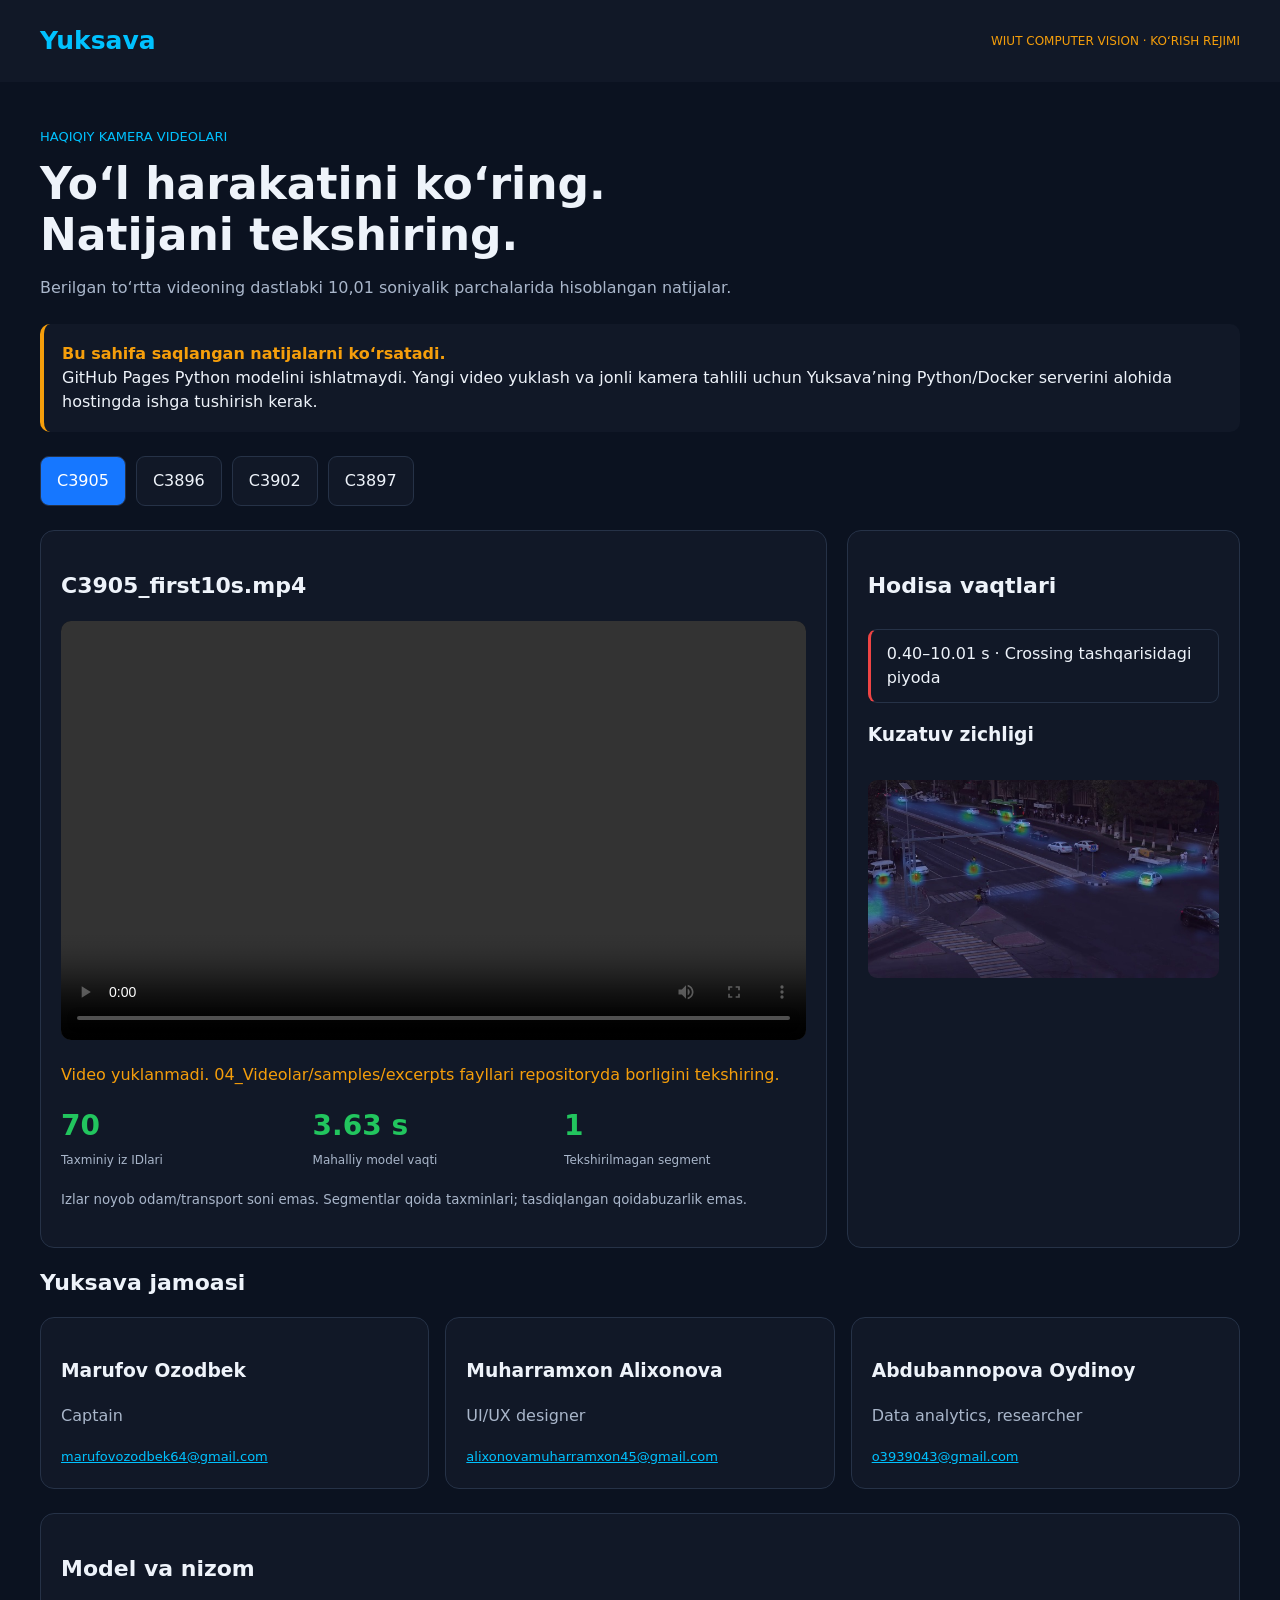
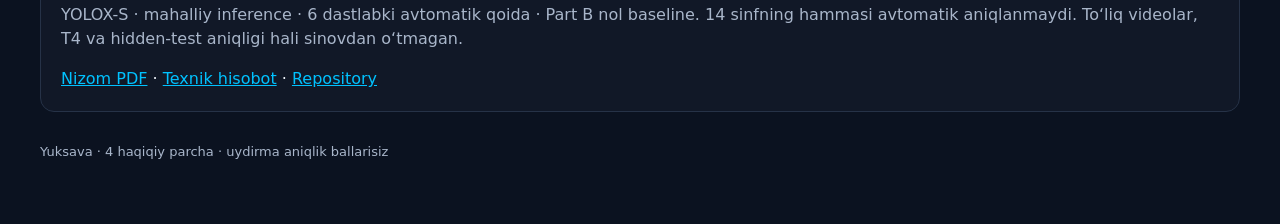
==== index.html @ 87ff3405 "Add files via upload" ====
<!doctype html><html lang="uz"><head><meta charset="utf-8"><meta name="viewport" content="width=device-width,initial-scale=1"><title>Yuksava · WIUT CV</title><style>
:root{font:16px/1.5 system-ui;color:#eef3fa;background:#0B1220;--line:#263247}*{box-sizing:border-box}body{margin:0}header{padding:22px max(20px,calc((100vw - 1200px)/2));background:#111827;display:flex;justify-content:space-between;gap:20px;align-items:center}header b{font-size:25px;color:#00C2FF}header span{font-size:12px;color:#F59E0B}main{max-width:1240px;margin:auto;padding:32px 20px}h1{font-size:clamp(28px,4vw,44px);line-height:1.15;margin:12px 0}h2{font-size:22px}p,small{color:#a9b6ca}a{color:#00C2FF;overflow-wrap:anywhere}button{cursor:pointer;font:inherit;border:1px solid var(--line);background:#111827;color:inherit;padding:12px 16px;border-radius:9px}button.active{background:#1677FF;color:white}button:focus-visible,a:focus-visible{outline:3px solid #00C2FF;outline-offset:3px}.notice{border:1px solid #F59E066;border-left:4px solid #F59E0B;background:#111827;padding:18px;border-radius:10px;margin:24px 0}.notice strong{color:#F59E0B}.video-tabs{display:flex;gap:10px;flex-wrap:wrap;margin:24px 0}.grid{display:grid;grid-template-columns:2fr 1fr;gap:20px}.panel,article{background:#111827;border:1px solid var(--line);border-radius:14px;padding:20px}video{width:100%;background:#050910;border-radius:10px;aspect-ratio:16/9}.metrics{display:grid;grid-template-columns:repeat(3,1fr);gap:10px;margin-top:18px}.metrics strong{display:block;font-size:28px;color:#22C55E}.metrics small{font-size:12px}.events button{width:100%;text-align:left;margin-top:8px;border-left:3px solid #EF4444}.heat{width:100%;border-radius:9px;margin-top:12px}.team{display:grid;grid-template-columns:repeat(3,1fr);gap:16px}article a{font-size:13px}footer{color:#a9b6ca;font-size:13px;padding:30px 0}.meta{color:#00C2FF;font-size:13px}#error{color:#F59E0B}@media(max-width:800px){.grid,.team{grid-template-columns:1fr}.metrics strong{font-size:22px}header{padding:18px 20px}}
</style></head><body><header><b>Yuksava</b><span>WIUT COMPUTER VISION · KO‘RISH REJIMI</span></header><main><p class="meta">HAQIQIY KAMERA VIDEOLARI</p><h1>Yo‘l harakatini ko‘ring.<br>Natijani tekshiring.</h1><p>Berilgan to‘rtta videoning dastlabki 10,01 soniyalik parchalarida hisoblangan natijalar.</p><div class="notice"><strong>Bu sahifa saqlangan natijalarni ko‘rsatadi.</strong><br>GitHub Pages Python modelini ishlatmaydi. Yangi video yuklash va jonli kamera tahlili uchun Yuksava’ning Python/Docker serverini alohida hostingda ishga tushirish kerak.</div><div id="tabs" class="video-tabs"></div><div class="grid"><section class="panel"><h2 id="name"></h2><video id="video" controls playsinline preload="metadata"></video><p id="error" role="status"></p><div class="metrics"><div><strong id="tracks"></strong><small>Taxminiy iz IDlari</small></div><div><strong id="runtime"></strong><small>Mahalliy model vaqti</small></div><div><strong id="eventsCount"></strong><small>Tekshirilmagan segment</small></div></div><p><small>Izlar noyob odam/transport soni emas. Segmentlar qoida taxminlari; tasdiqlangan qoidabuzarlik emas.</small></p></section><aside class="panel"><h2>Hodisa vaqtlari</h2><div id="events" class="events"></div><h3>Kuzatuv zichligi</h3><img id="heat" class="heat" alt="Haqiqiy video parchasidagi kuzatuv zichligi"></aside></div><section><h2>Yuksava jamoasi</h2><div class="team"><article><h3>Marufov Ozodbek</h3><p>Captain</p><a href="mailto:marufovozodbek64@gmail.com">marufovozodbek64@gmail.com</a></article><article><h3>Muharramxon Alixonova</h3><p>UI/UX designer</p><a href="mailto:alixonovamuharramxon45@gmail.com">alixonovamuharramxon45@gmail.com</a></article><article><h3>Abdubannopova Oydinoy</h3><p>Data analytics, researcher</p><a href="mailto:o3939043@gmail.com">o3939043@gmail.com</a></article></div></section><section class="panel" style="margin-top:24px"><h2>Model va nizom</h2><p>YOLOX-S · mahalliy inference · 6 dastlabki avtomatik qoida · Part B nol baseline. 14 sinfning hammasi avtomatik aniqlanmaydi. To‘liq videolar, T4 va hidden-test aniqligi hali sinovdan o‘tmagan.</p><a href="02_Hisobotlar/docs/task.pdf">Nizom PDF</a> · <a href="02_Hisobotlar/docs/TECHNICAL_REPORT_UZ.md">Texnik hisobot</a> · <a href="https://github.com/Marufovv/say">Repository</a></section><footer>Yuksava · 4 haqiqiy parcha · uydirma aniqlik ballarisiz</footer></main><script id="data" type="application/json">[{"name": "C3905_first10s.mp4", "duration": 10.01, "tracks": 70, "seconds": 3.629, "events": [[0.4, 10.01, "jaywalking"]], "source": "04_Videolar/samples/excerpts/C3905_first10s.mp4", "heatmap": "03_Natijalar/demo/jobs/14097db1eb634a69bfd3315b374c061e/heatmap.jpg"}, {"name": "C3896_first10s.mp4", "duration": 10.01, "tracks": 70, "seconds": 3.199, "events": [[0.4, 8.008, "jaywalking"], [8.408, 9.61, "jaywalking"]], "source": "04_Videolar/samples/excerpts/C3896_first10s.mp4", "heatmap": "03_Natijalar/demo/jobs/2965920e948e4f16a715f41ae6935e70/heatmap.jpg"}, {"name": "C3902_first10s.mp4", "duration": 10.01, "tracks": 69, "seconds": 3.568, "events": [[1.201, 10.01, "jaywalking"]], "source": "04_Videolar/samples/excerpts/C3902_first10s.mp4", "heatmap": "03_Natijalar/demo/jobs/adf961305ac145c0a03fa08b2a4ccdfd/heatmap.jpg"}, {"name": "C3897_first10s.mp4", "duration": 10.01, "tracks": 51, "seconds": 3.645, "events": [[0.4, 10.01, "jaywalking"]], "source": "04_Videolar/samples/excerpts/C3897_first10s.mp4", "heatmap": "03_Natijalar/demo/jobs/e8cc72a6a45549dc96337da62c16632c/heatmap.jpg"}]</script><script>
const rows=JSON.parse(document.getElementById('data').textContent);const el=id=>document.getElementById(id);const label={jaywalking:'Crossing tashqarisidagi piyoda',failure_to_yield:'Piyodaga yo‘l bermaslik',road_obstacle:'Yo‘ldagi to‘siq',stopped_vehicle:'To‘xtagan transport',wrong_way:'Qarama-qarshi yurish',congestion:'Tirbandlik'};
function select(i){const r=rows[i];el('name').textContent=r.name;el('video').src=r.source;el('heat').src=r.heatmap;el('error').textContent='';el('tracks').textContent=r.tracks;el('runtime').textContent=r.seconds.toFixed(2)+' s';el('eventsCount').textContent=r.events.length;el('events').replaceChildren();for(const [s,e,c] of r.events){const b=document.createElement('button');b.textContent=`${s.toFixed(2)}–${e.toFixed(2)} s · ${label[c]||c}`;b.onclick=()=>{el('video').currentTime=s;el('video').pause();};el('events').append(b);}if(!r.events.length)el('events').textContent='Faol qoida segment topmagan.';el('tabs').querySelectorAll('button').forEach((b,k)=>b.classList.toggle('active',k===i));}
rows.forEach((r,i)=>{const b=document.createElement('button');b.textContent=r.name.replace('_first10s.mp4','');b.onclick=()=>select(i);el('tabs').append(b);});el('video').onerror=()=>el('error').textContent='Video yuklanmadi. 04_Videolar/samples/excerpts fayllari repositoryda borligini tekshiring.';select(0);
</script></body></html>
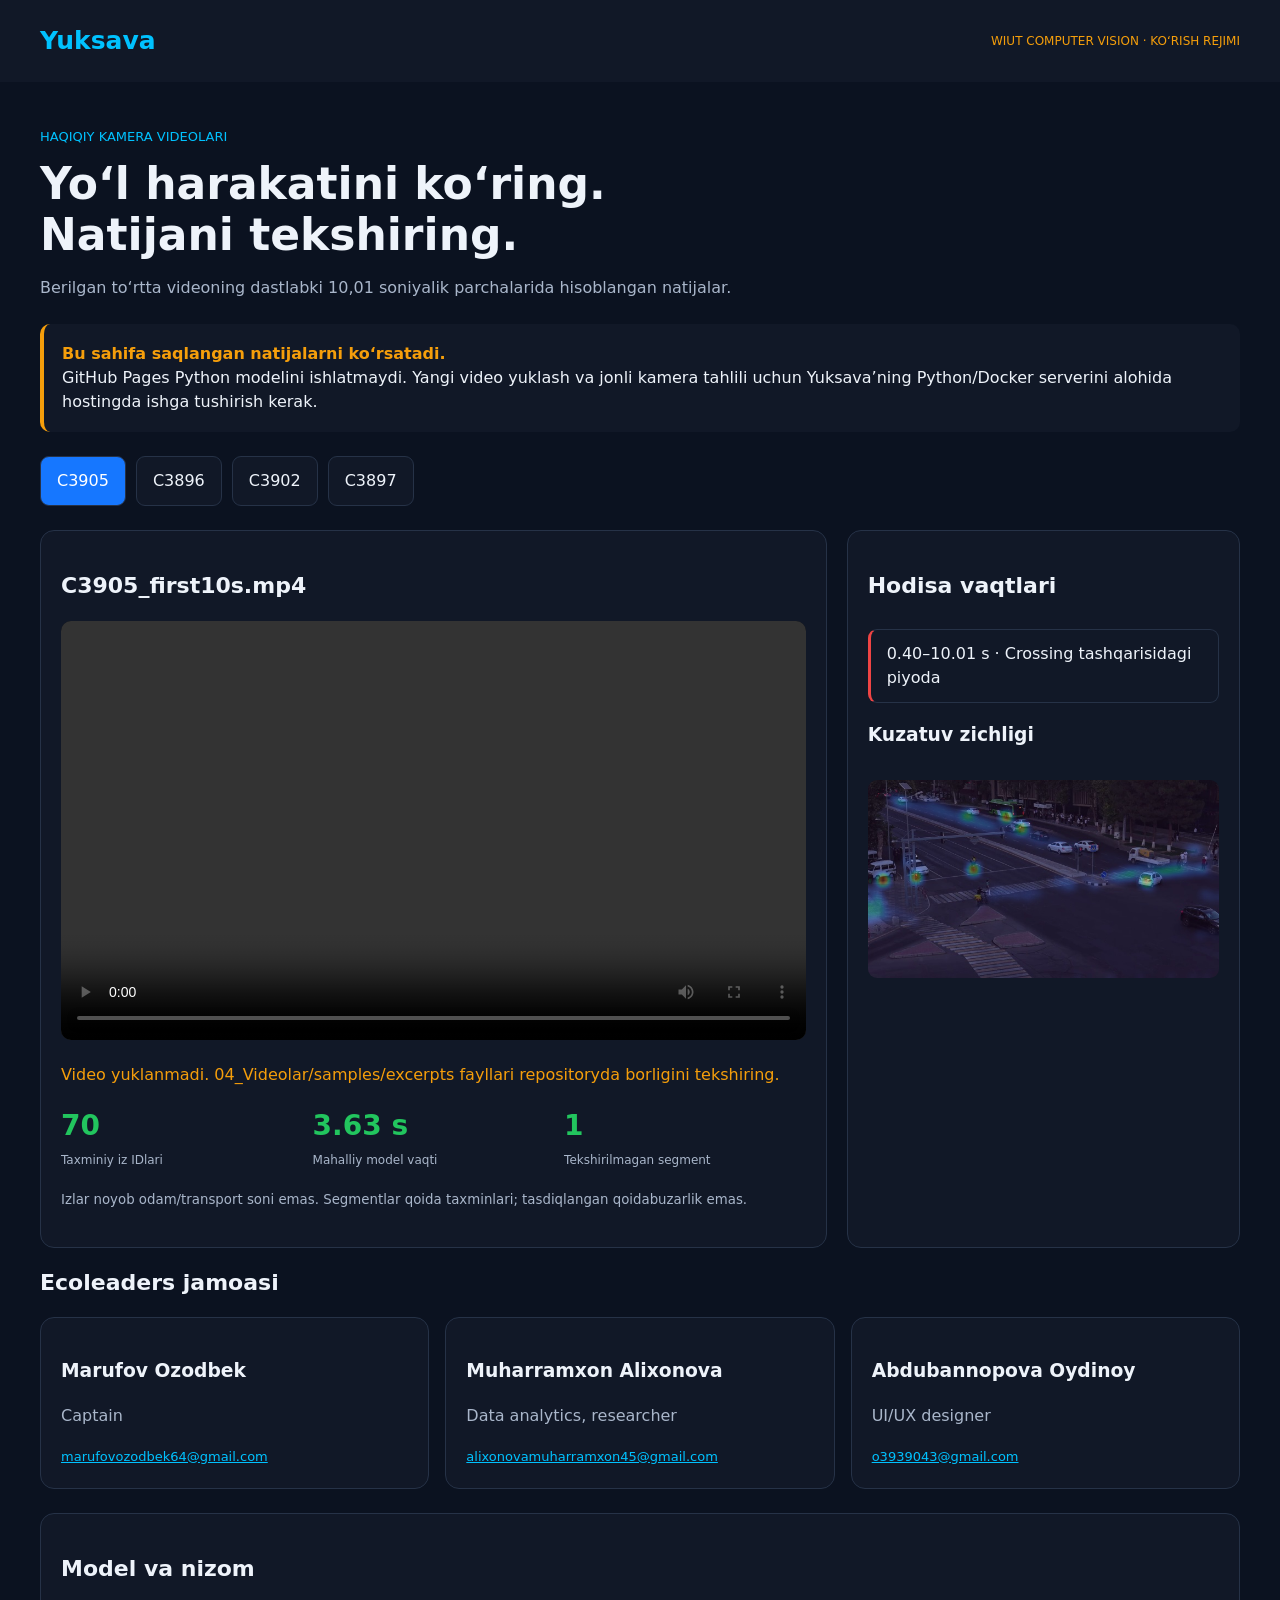
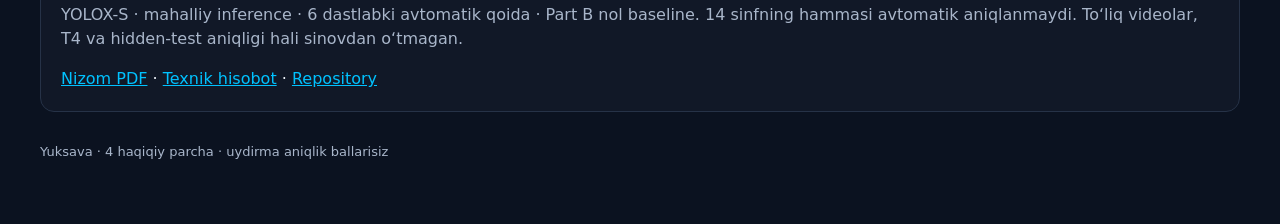
==== commit 9ee9413c: "Update index.html" ====
--- a/index.html
+++ b/index.html
@@ -1,7 +1,7 @@
 <!doctype html><html lang="uz"><head><meta charset="utf-8"><meta name="viewport" content="width=device-width,initial-scale=1"><title>Yuksava · WIUT CV</title><style>
 :root{font:16px/1.5 system-ui;color:#eef3fa;background:#0B1220;--line:#263247}*{box-sizing:border-box}body{margin:0}header{padding:22px max(20px,calc((100vw - 1200px)/2));background:#111827;display:flex;justify-content:space-between;gap:20px;align-items:center}header b{font-size:25px;color:#00C2FF}header span{font-size:12px;color:#F59E0B}main{max-width:1240px;margin:auto;padding:32px 20px}h1{font-size:clamp(28px,4vw,44px);line-height:1.15;margin:12px 0}h2{font-size:22px}p,small{color:#a9b6ca}a{color:#00C2FF;overflow-wrap:anywhere}button{cursor:pointer;font:inherit;border:1px solid var(--line);background:#111827;color:inherit;padding:12px 16px;border-radius:9px}button.active{background:#1677FF;color:white}button:focus-visible,a:focus-visible{outline:3px solid #00C2FF;outline-offset:3px}.notice{border:1px solid #F59E066;border-left:4px solid #F59E0B;background:#111827;padding:18px;border-radius:10px;margin:24px 0}.notice strong{color:#F59E0B}.video-tabs{display:flex;gap:10px;flex-wrap:wrap;margin:24px 0}.grid{display:grid;grid-template-columns:2fr 1fr;gap:20px}.panel,article{background:#111827;border:1px solid var(--line);border-radius:14px;padding:20px}video{width:100%;background:#050910;border-radius:10px;aspect-ratio:16/9}.metrics{display:grid;grid-template-columns:repeat(3,1fr);gap:10px;margin-top:18px}.metrics strong{display:block;font-size:28px;color:#22C55E}.metrics small{font-size:12px}.events button{width:100%;text-align:left;margin-top:8px;border-left:3px solid #EF4444}.heat{width:100%;border-radius:9px;margin-top:12px}.team{display:grid;grid-template-columns:repeat(3,1fr);gap:16px}article a{font-size:13px}footer{color:#a9b6ca;font-size:13px;padding:30px 0}.meta{color:#00C2FF;font-size:13px}#error{color:#F59E0B}@media(max-width:800px){.grid,.team{grid-template-columns:1fr}.metrics strong{font-size:22px}header{padding:18px 20px}}
-</style></head><body><header><b>Yuksava</b><span>WIUT COMPUTER VISION · KO‘RISH REJIMI</span></header><main><p class="meta">HAQIQIY KAMERA VIDEOLARI</p><h1>Yo‘l harakatini ko‘ring.<br>Natijani tekshiring.</h1><p>Berilgan to‘rtta videoning dastlabki 10,01 soniyalik parchalarida hisoblangan natijalar.</p><div class="notice"><strong>Bu sahifa saqlangan natijalarni ko‘rsatadi.</strong><br>GitHub Pages Python modelini ishlatmaydi. Yangi video yuklash va jonli kamera tahlili uchun Yuksava’ning Python/Docker serverini alohida hostingda ishga tushirish kerak.</div><div id="tabs" class="video-tabs"></div><div class="grid"><section class="panel"><h2 id="name"></h2><video id="video" controls playsinline preload="metadata"></video><p id="error" role="status"></p><div class="metrics"><div><strong id="tracks"></strong><small>Taxminiy iz IDlari</small></div><div><strong id="runtime"></strong><small>Mahalliy model vaqti</small></div><div><strong id="eventsCount"></strong><small>Tekshirilmagan segment</small></div></div><p><small>Izlar noyob odam/transport soni emas. Segmentlar qoida taxminlari; tasdiqlangan qoidabuzarlik emas.</small></p></section><aside class="panel"><h2>Hodisa vaqtlari</h2><div id="events" class="events"></div><h3>Kuzatuv zichligi</h3><img id="heat" class="heat" alt="Haqiqiy video parchasidagi kuzatuv zichligi"></aside></div><section><h2>Yuksava jamoasi</h2><div class="team"><article><h3>Marufov Ozodbek</h3><p>Captain</p><a href="mailto:marufovozodbek64@gmail.com">marufovozodbek64@gmail.com</a></article><article><h3>Muharramxon Alixonova</h3><p>UI/UX designer</p><a href="mailto:alixonovamuharramxon45@gmail.com">alixonovamuharramxon45@gmail.com</a></article><article><h3>Abdubannopova Oydinoy</h3><p>Data analytics, researcher</p><a href="mailto:o3939043@gmail.com">o3939043@gmail.com</a></article></div></section><section class="panel" style="margin-top:24px"><h2>Model va nizom</h2><p>YOLOX-S · mahalliy inference · 6 dastlabki avtomatik qoida · Part B nol baseline. 14 sinfning hammasi avtomatik aniqlanmaydi. To‘liq videolar, T4 va hidden-test aniqligi hali sinovdan o‘tmagan.</p><a href="02_Hisobotlar/docs/task.pdf">Nizom PDF</a> · <a href="02_Hisobotlar/docs/TECHNICAL_REPORT_UZ.md">Texnik hisobot</a> · <a href="https://github.com/Marufovv/say">Repository</a></section><footer>Yuksava · 4 haqiqiy parcha · uydirma aniqlik ballarisiz</footer></main><script id="data" type="application/json">[{"name": "C3905_first10s.mp4", "duration": 10.01, "tracks": 70, "seconds": 3.629, "events": [[0.4, 10.01, "jaywalking"]], "source": "04_Videolar/samples/excerpts/C3905_first10s.mp4", "heatmap": "03_Natijalar/demo/jobs/14097db1eb634a69bfd3315b374c061e/heatmap.jpg"}, {"name": "C3896_first10s.mp4", "duration": 10.01, "tracks": 70, "seconds": 3.199, "events": [[0.4, 8.008, "jaywalking"], [8.408, 9.61, "jaywalking"]], "source": "04_Videolar/samples/excerpts/C3896_first10s.mp4", "heatmap": "03_Natijalar/demo/jobs/2965920e948e4f16a715f41ae6935e70/heatmap.jpg"}, {"name": "C3902_first10s.mp4", "duration": 10.01, "tracks": 69, "seconds": 3.568, "events": [[1.201, 10.01, "jaywalking"]], "source": "04_Videolar/samples/excerpts/C3902_first10s.mp4", "heatmap": "03_Natijalar/demo/jobs/adf961305ac145c0a03fa08b2a4ccdfd/heatmap.jpg"}, {"name": "C3897_first10s.mp4", "duration": 10.01, "tracks": 51, "seconds": 3.645, "events": [[0.4, 10.01, "jaywalking"]], "source": "04_Videolar/samples/excerpts/C3897_first10s.mp4", "heatmap": "03_Natijalar/demo/jobs/e8cc72a6a45549dc96337da62c16632c/heatmap.jpg"}]</script><script>
+</style></head><body><header><b>Yuksava</b><span>WIUT COMPUTER VISION · KO‘RISH REJIMI</span></header><main><p class="meta">HAQIQIY KAMERA VIDEOLARI</p><h1>Yo‘l harakatini ko‘ring.<br>Natijani tekshiring.</h1><p>Berilgan to‘rtta videoning dastlabki 10,01 soniyalik parchalarida hisoblangan natijalar.</p><div class="notice"><strong>Bu sahifa saqlangan natijalarni ko‘rsatadi.</strong><br>GitHub Pages Python modelini ishlatmaydi. Yangi video yuklash va jonli kamera tahlili uchun Yuksava’ning Python/Docker serverini alohida hostingda ishga tushirish kerak.</div><div id="tabs" class="video-tabs"></div><div class="grid"><section class="panel"><h2 id="name"></h2><video id="video" controls playsinline preload="metadata"></video><p id="error" role="status"></p><div class="metrics"><div><strong id="tracks"></strong><small>Taxminiy iz IDlari</small></div><div><strong id="runtime"></strong><small>Mahalliy model vaqti</small></div><div><strong id="eventsCount"></strong><small>Tekshirilmagan segment</small></div></div><p><small>Izlar noyob odam/transport soni emas. Segmentlar qoida taxminlari; tasdiqlangan qoidabuzarlik emas.</small></p></section><aside class="panel"><h2>Hodisa vaqtlari</h2><div id="events" class="events"></div><h3>Kuzatuv zichligi</h3><img id="heat" class="heat" alt="Haqiqiy video parchasidagi kuzatuv zichligi"></aside></div><section><h2>Ecoleaders jamoasi</h2><div class="team"><article><h3>Marufov Ozodbek</h3><p>Captain</p><a href="mailto:marufovozodbek64@gmail.com">marufovozodbek64@gmail.com</a></article><article><h3>Muharramxon Alixonova</h3><p>Data analytics, researcher</p><a href="mailto:alixonovamuharramxon45@gmail.com">alixonovamuharramxon45@gmail.com</a></article><article><h3>Abdubannopova Oydinoy</h3><p>UI/UX designer</p><a href="mailto:o3939043@gmail.com">o3939043@gmail.com</a></article></div></section><section class="panel" style="margin-top:24px"><h2>Model va nizom</h2><p>YOLOX-S · mahalliy inference · 6 dastlabki avtomatik qoida · Part B nol baseline. 14 sinfning hammasi avtomatik aniqlanmaydi. To‘liq videolar, T4 va hidden-test aniqligi hali sinovdan o‘tmagan.</p><a href="02_Hisobotlar/docs/task.pdf">Nizom PDF</a> · <a href="02_Hisobotlar/docs/TECHNICAL_REPORT_UZ.md">Texnik hisobot</a> · <a href="https://github.com/Marufovv/say">Repository</a></section><footer>Yuksava · 4 haqiqiy parcha · uydirma aniqlik ballarisiz</footer></main><script id="data" type="application/json">[{"name": "C3905_first10s.mp4", "duration": 10.01, "tracks": 70, "seconds": 3.629, "events": [[0.4, 10.01, "jaywalking"]], "source": "04_Videolar/samples/excerpts/C3905_first10s.mp4", "heatmap": "03_Natijalar/demo/jobs/14097db1eb634a69bfd3315b374c061e/heatmap.jpg"}, {"name": "C3896_first10s.mp4", "duration": 10.01, "tracks": 70, "seconds": 3.199, "events": [[0.4, 8.008, "jaywalking"], [8.408, 9.61, "jaywalking"]], "source": "04_Videolar/samples/excerpts/C3896_first10s.mp4", "heatmap": "03_Natijalar/demo/jobs/2965920e948e4f16a715f41ae6935e70/heatmap.jpg"}, {"name": "C3902_first10s.mp4", "duration": 10.01, "tracks": 69, "seconds": 3.568, "events": [[1.201, 10.01, "jaywalking"]], "source": "04_Videolar/samples/excerpts/C3902_first10s.mp4", "heatmap": "03_Natijalar/demo/jobs/adf961305ac145c0a03fa08b2a4ccdfd/heatmap.jpg"}, {"name": "C3897_first10s.mp4", "duration": 10.01, "tracks": 51, "seconds": 3.645, "events": [[0.4, 10.01, "jaywalking"]], "source": "04_Videolar/samples/excerpts/C3897_first10s.mp4", "heatmap": "03_Natijalar/demo/jobs/e8cc72a6a45549dc96337da62c16632c/heatmap.jpg"}]</script><script>
 const rows=JSON.parse(document.getElementById('data').textContent);const el=id=>document.getElementById(id);const label={jaywalking:'Crossing tashqarisidagi piyoda',failure_to_yield:'Piyodaga yo‘l bermaslik',road_obstacle:'Yo‘ldagi to‘siq',stopped_vehicle:'To‘xtagan transport',wrong_way:'Qarama-qarshi yurish',congestion:'Tirbandlik'};
 function select(i){const r=rows[i];el('name').textContent=r.name;el('video').src=r.source;el('heat').src=r.heatmap;el('error').textContent='';el('tracks').textContent=r.tracks;el('runtime').textContent=r.seconds.toFixed(2)+' s';el('eventsCount').textContent=r.events.length;el('events').replaceChildren();for(const [s,e,c] of r.events){const b=document.createElement('button');b.textContent=`${s.toFixed(2)}–${e.toFixed(2)} s · ${label[c]||c}`;b.onclick=()=>{el('video').currentTime=s;el('video').pause();};el('events').append(b);}if(!r.events.length)el('events').textContent='Faol qoida segment topmagan.';el('tabs').querySelectorAll('button').forEach((b,k)=>b.classList.toggle('active',k===i));}
 rows.forEach((r,i)=>{const b=document.createElement('button');b.textContent=r.name.replace('_first10s.mp4','');b.onclick=()=>select(i);el('tabs').append(b);});el('video').onerror=()=>el('error').textContent='Video yuklanmadi. 04_Videolar/samples/excerpts fayllari repositoryda borligini tekshiring.';select(0);
-</script></body></html>+</script></body></html>
